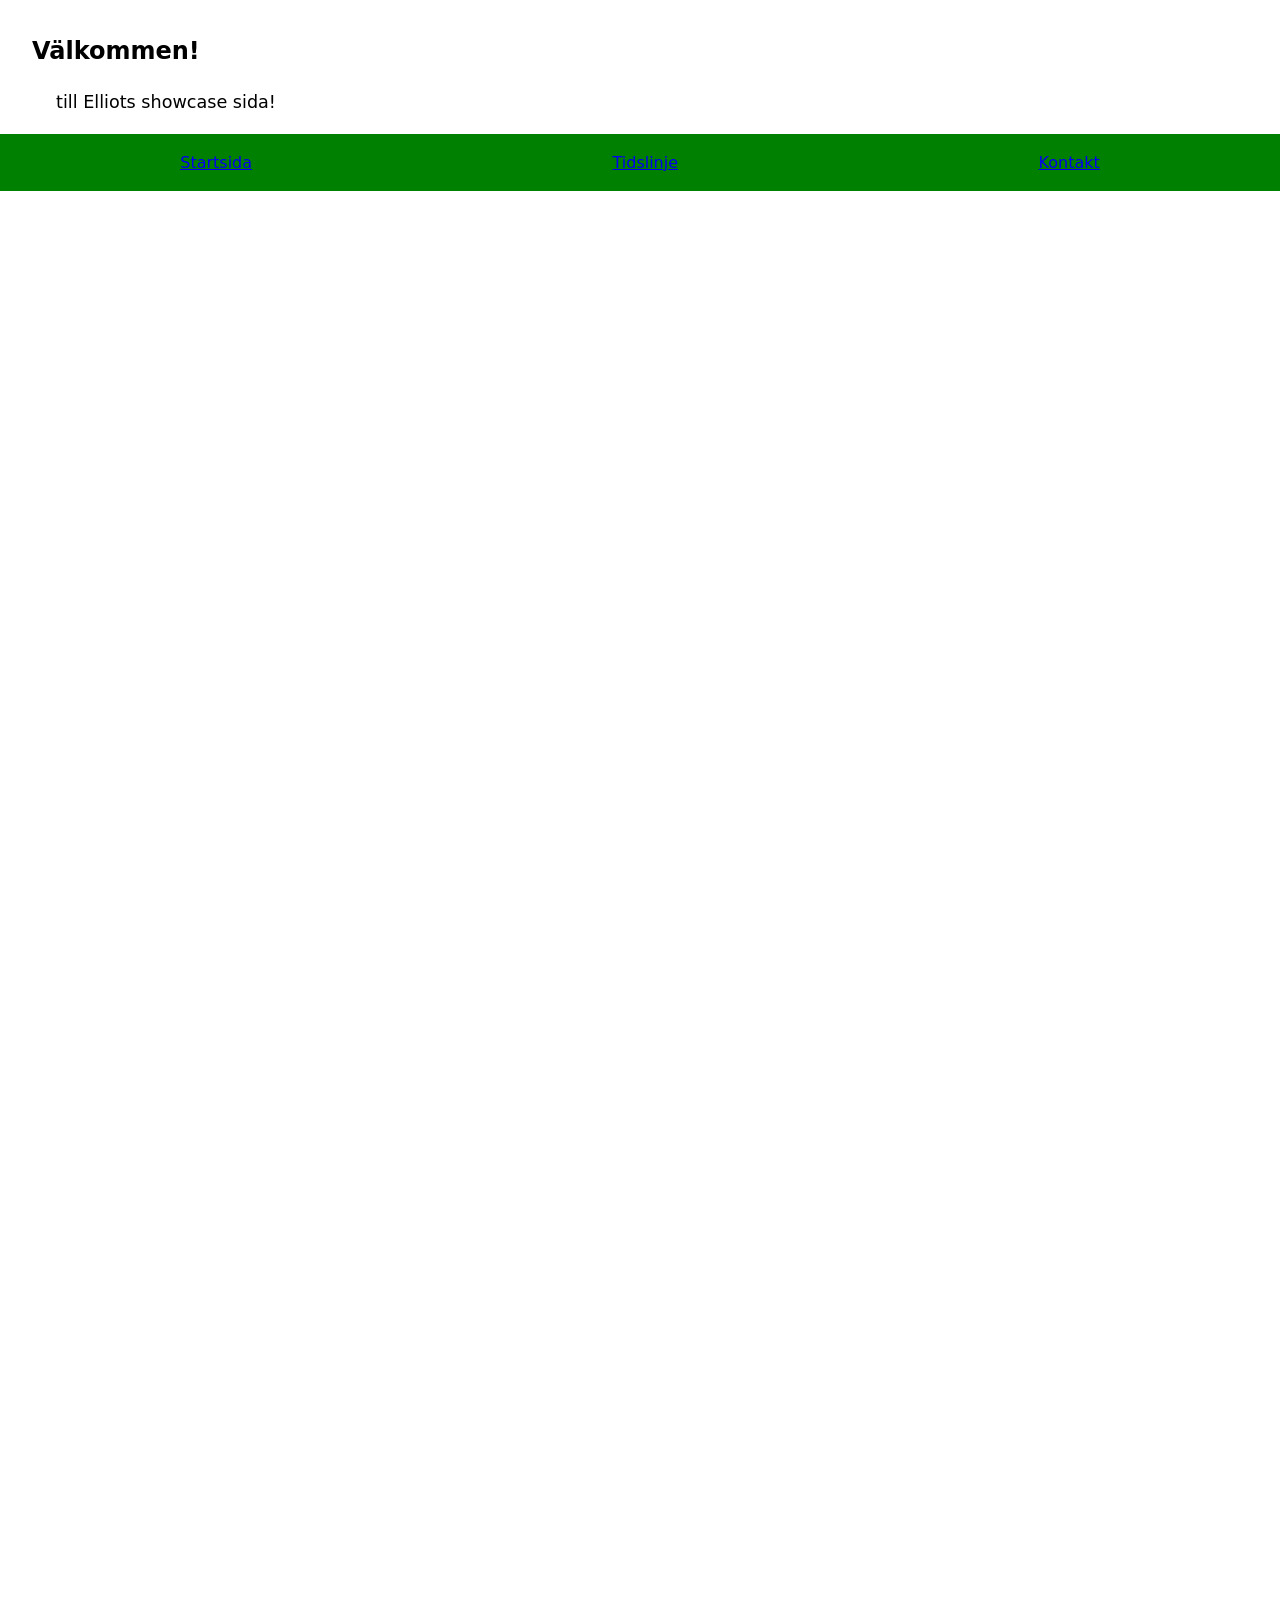
==== index.html @ 37f5264a "mobile test of header" ====
<!DOCTYPE html>
<html lang="sv">
<head>
    <meta charset="UTF-8">
    <meta name="viewport" content="width=device-width, initial-scale=1.0">
    <title>Elliots Showcase</title>
    <link rel="icon" type="image/x-icon" href=""/>
    <link rel="stylesheet" href="css/commonStyle.css">
</head>
<body>
    <header>
        <section class="headerTitel">
            <h1>
                Välkommen!
            </h1>
            <p>
                till Elliots showcase sida!
            </p>
        </section>
        <nav>
            <a href="index.html">Startsida</a>
            <a href="tidslinje.html">Tidslinje</a>
            <a href="kontakt.html">Kontakt</a>
        </nav>
    </header>
    <main>

    </main>
    <footer>
        
    </footer>
</body>
</html>
---- css/commonStyle.css ----
*,
*::before,
*::after {
  box-sizing: border-box;
  
}

body {
  margin: 0;
  font-family: system-ui, -apple-system, BlinkMacSystemFont, "Segoe UI", Roboto, Helvetica, Arial, sans-serif;
  line-height: 1.6;


  /*Bara för test ta bort*/
  height: 300vh;
}

header{
  border: 2px solid black;
  display: contents;
  align-items: center;
  flex-wrap: wrap;
}

.headerTitel{
  margin: 1rem;
  padding: 1rem;
  width: 100%;
  margin-bottom: 0;
  padding-bottom: 0;
}

.headerTitel h1 {
  margin:0;
}

.headerTitel p {
  margin-left: 1.5rem;
  font-size: 1.1rem;
}

nav{
  width: 100%;
  display: flex;
  justify-content: space-around;
  position: sticky;
  top: 0;
  z-index: 50;
  background-color: green;
}

header nav a {
  padding: 1rem;
  display: inline-block;
}
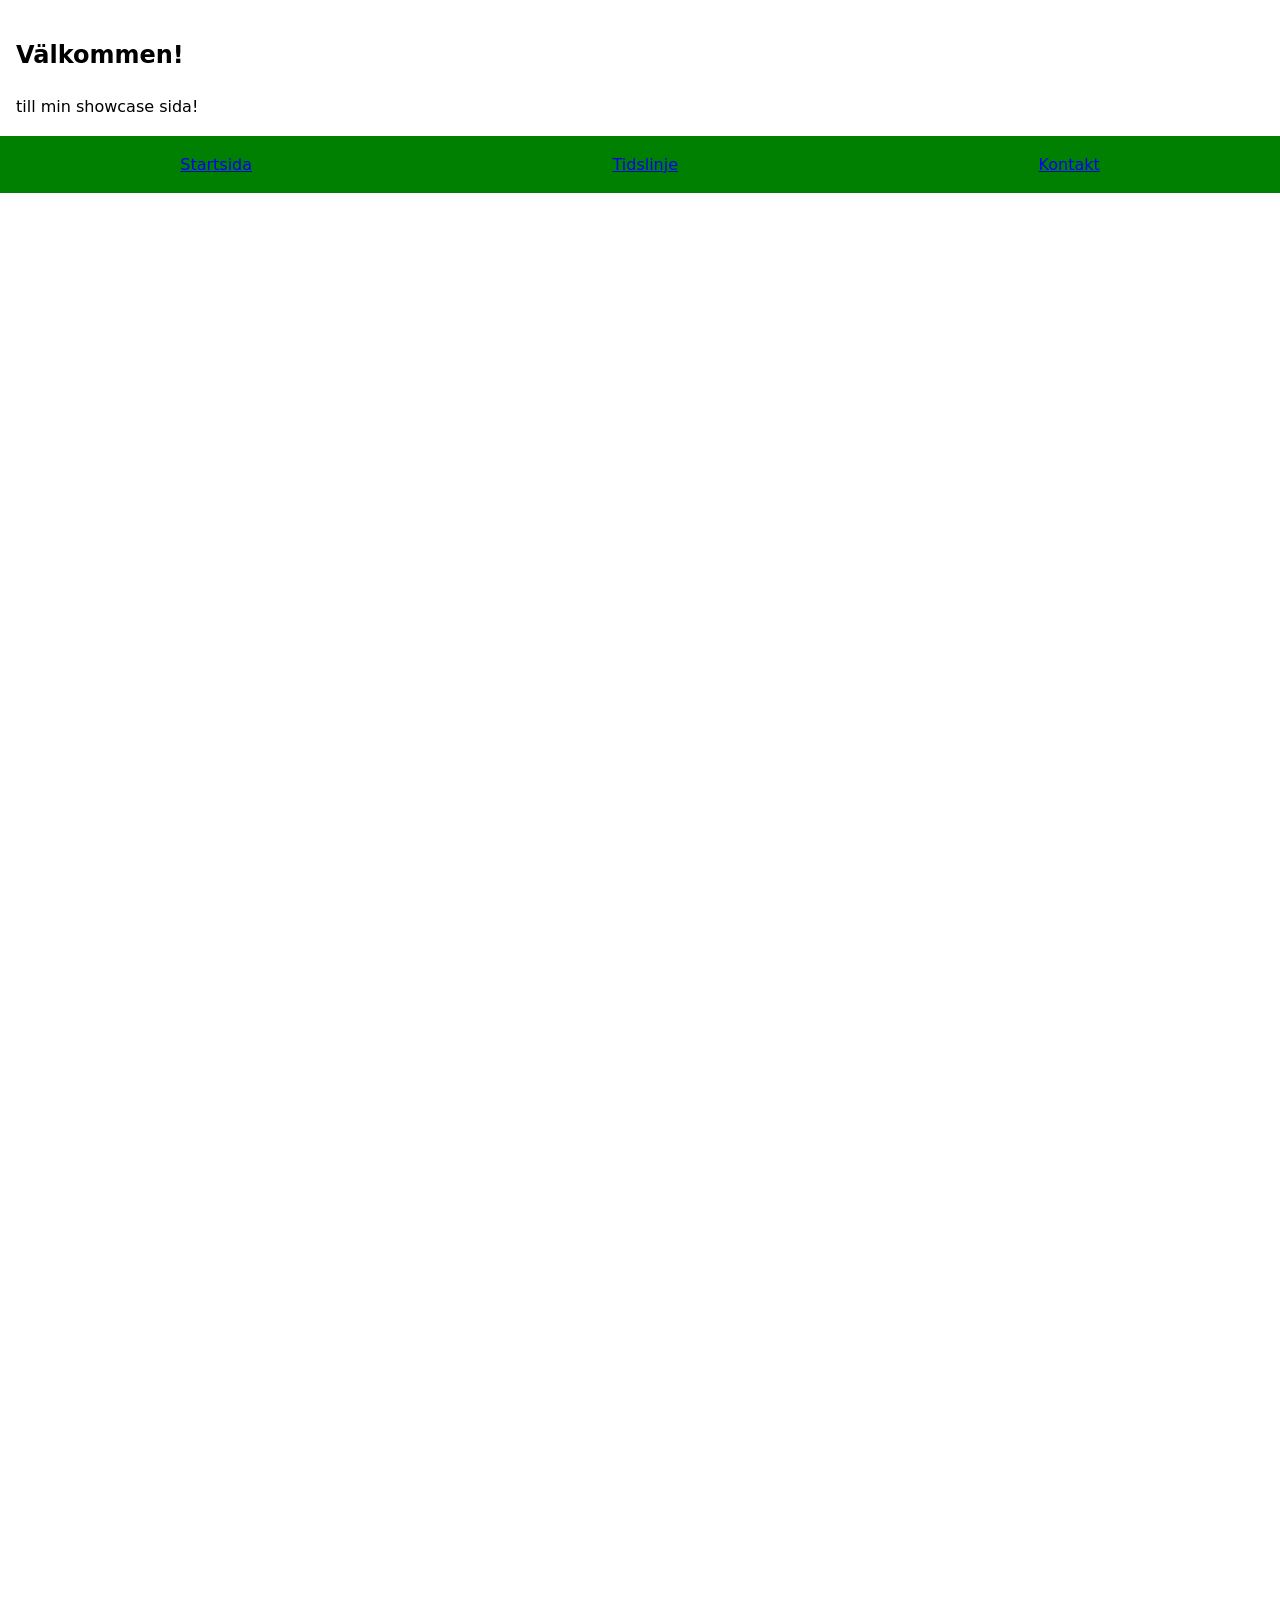
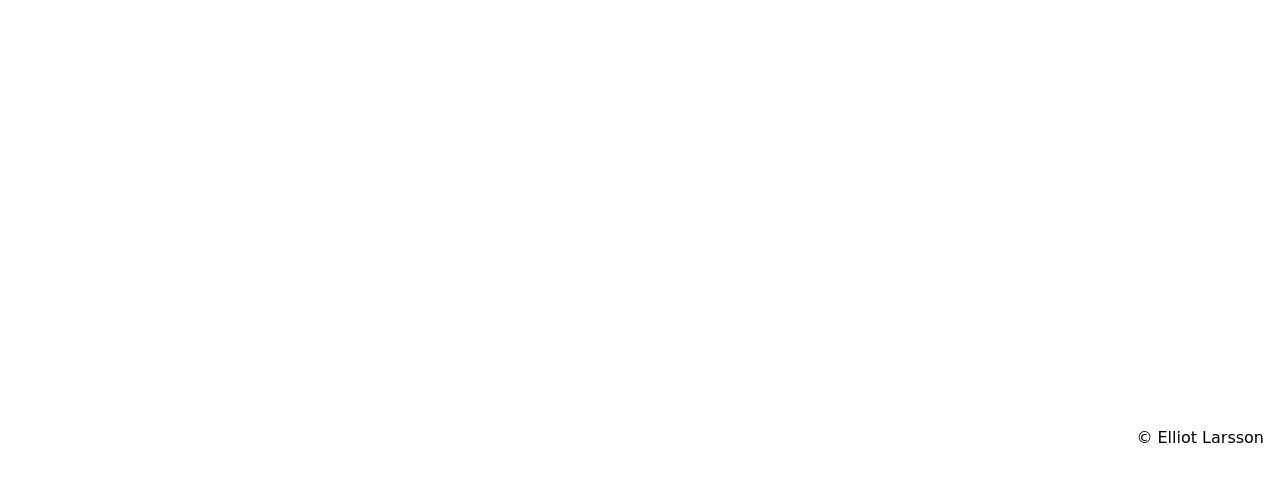
==== commit 06d79f66: "2nd mobile header test" ====
--- a/index.html
+++ b/index.html
@@ -14,7 +14,7 @@
                 Välkommen!
             </h1>
             <p>
-                till Elliots showcase sida!
+                till min showcase sida!
             </p>
         </section>
         <nav>
@@ -27,7 +27,7 @@
 
     </main>
     <footer>
-        
+        <p>&copy; Elliot Larsson</p> 
     </footer>
 </body>
 </html>
--- a/css/commonStyle.css
+++ b/css/commonStyle.css
@@ -10,20 +10,18 @@
   font-family: system-ui, -apple-system, BlinkMacSystemFont, "Segoe UI", Roboto, Helvetica, Arial, sans-serif;
   line-height: 1.6;
 
+  display: grid;
+  grid-template-rows: minmax(1fr,10vh) auto minmax(1fr, 10vh);
 
-  /*Bara för test ta bort*/
-  height: 300vh;
+
 }
 
 header{
-  border: 2px solid black;
   display: contents;
-  align-items: center;
-  flex-wrap: wrap;
+  height: 10vh;
 }
 
 .headerTitel{
-  margin: 1rem;
   padding: 1rem;
   width: 100%;
   margin-bottom: 0;
@@ -31,12 +29,10 @@
 }
 
 .headerTitel h1 {
-  margin:0;
 }
 
 .headerTitel p {
-  margin-left: 1.5rem;
-  font-size: 1.1rem;
+
 }
 
 nav{
@@ -47,9 +43,23 @@
   top: 0;
   z-index: 50;
   background-color: green;
+
 }
 
 header nav a {
   padding: 1rem;
   display: inline-block;
+
 }
+
+main {
+  height: 200vh;
+}
+
+footer{
+  height: 10vh;
+  display: flex;
+  justify-content: flex-end;
+  align-items: flex-start;
+  padding: 1rem;
+}
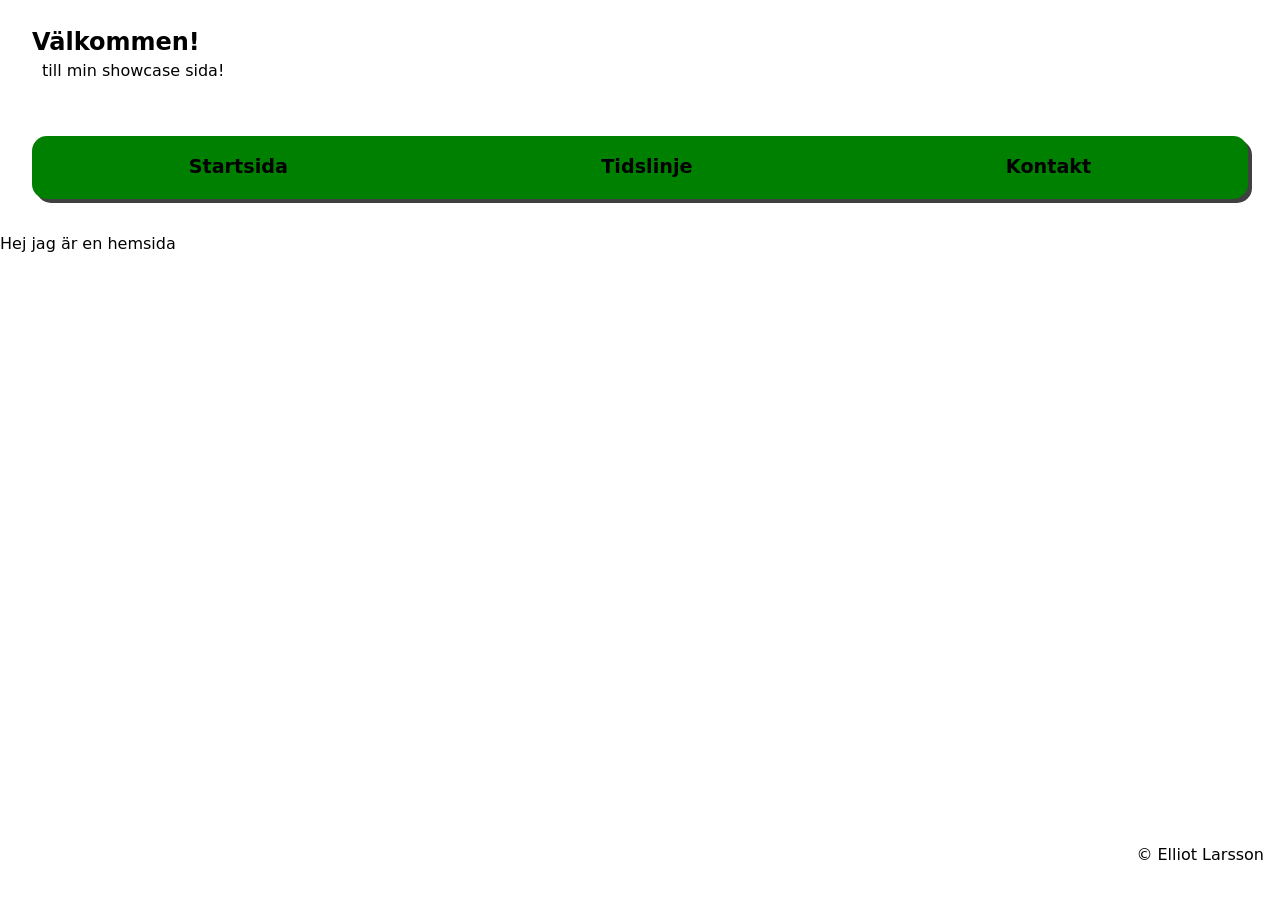
==== commit d4df4261: "wokring header v1.0" ====
--- a/index.html
+++ b/index.html
@@ -4,7 +4,7 @@
     <meta charset="UTF-8">
     <meta name="viewport" content="width=device-width, initial-scale=1.0">
     <title>Elliots Showcase</title>
-    <link rel="icon" type="image/x-icon" href=""/>
+    <link rel="icon" type="image/x-icon" href="images/favicon.png"/>
     <link rel="stylesheet" href="css/commonStyle.css">
 </head>
 <body>
@@ -17,14 +17,17 @@
                 till min showcase sida!
             </p>
         </section>
+    
         <nav>
-            <a href="index.html">Startsida</a>
-            <a href="tidslinje.html">Tidslinje</a>
-            <a href="kontakt.html">Kontakt</a>
+            <a title="Navigera till startsidan" href="index.html">Startsida</a>
+            <a title="Navigera till tidslinjen" href="tidslinje.html">Tidslinje</a>
+            <a title="Navigera till kontakt sidan" href="kontakt.html">Kontakt</a>
         </nav>
+    
     </header>
     <main>
-
+        
+        Hej jag är en hemsida
     </main>
     <footer>
         <p>&copy; Elliot Larsson</p> 
--- a/css/commonStyle.css
+++ b/css/commonStyle.css
@@ -9,11 +9,11 @@
   margin: 0;
   font-family: system-ui, -apple-system, BlinkMacSystemFont, "Segoe UI", Roboto, Helvetica, Arial, sans-serif;
   line-height: 1.6;
-
+  max-width: 100vw;
+/* ---------------- */
   display: grid;
-  grid-template-rows: minmax(1fr,10vh) auto minmax(1fr, 10vh);
-
-
+  grid-template-rows: auto auto 1fr auto;
+  min-height: 100vh;
 }
 
 header{
@@ -22,38 +22,61 @@
 }
 
 .headerTitel{
-  padding: 1rem;
+  padding: 2rem;
   width: 100%;
-  margin-bottom: 0;
-  padding-bottom: 0;
+  padding-bottom: 1rem;
+  line-height:0.9;
 }
 
 .headerTitel h1 {
+  margin: 0;
+  padding: 0;
 }
 
 .headerTitel p {
-
+  margin: 10px;
+  padding: 0;
 }
 
+
+
 nav{
-  width: 100%;
+  width: 95vw;
   display: flex;
   justify-content: space-around;
   position: sticky;
-  top: 0;
+  top: 2.5vw;
   z-index: 50;
   background-color: green;
+  box-shadow:rgba(0, 0, 0, 0.75) 4px 4px;
+  border-radius: 15px;
+  margin: 2.5vw;
 
 }
 
 header nav a {
   padding: 1rem;
   display: inline-block;
+  color: unset;
+  text-decoration: none;
+  font-size: 1.2rem;
+  font-weight: bold;
 
 }
 
+a:focus-visible {
+  outline: 3px solid rgba(0, 0, 0, 0.75);
+  outline-offset: -5px;
+  border-radius: 15px;
+}
+a:hover{
+  outline: 3px solid rgba(0, 0, 0, 0.75);
+  outline-offset: -5px;
+  border-radius: 15px;
+}
+
 main {
-  height: 200vh;
+
 }
 
 footer{
@@ -62,4 +85,5 @@
   justify-content: flex-end;
   align-items: flex-start;
   padding: 1rem;
+ max-width: 100vw;
 }
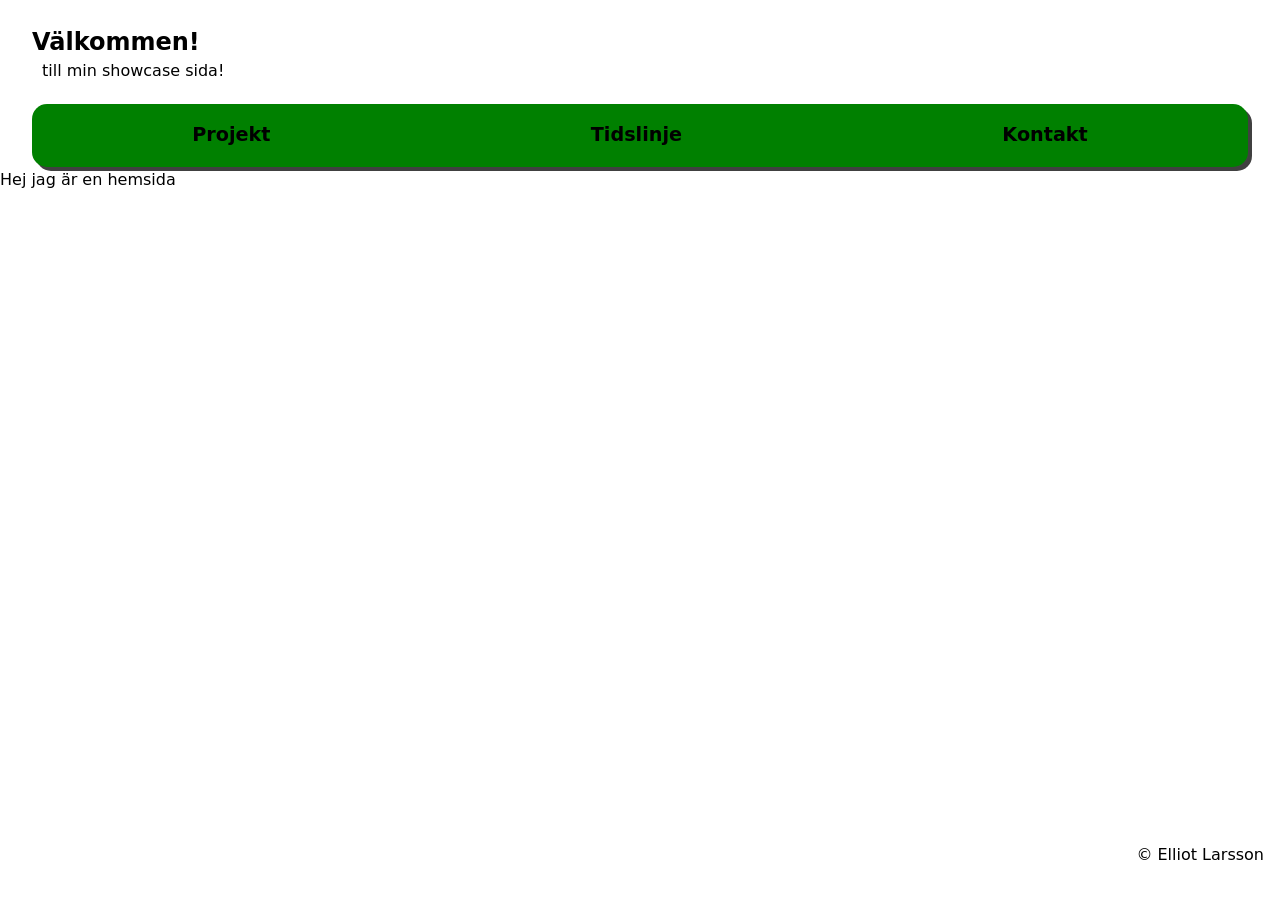
==== commit d3db9576: "small change to mobile header for consistency" ====
--- a/index.html
+++ b/index.html
@@ -19,7 +19,7 @@
         </section>
     
         <nav>
-            <a title="Navigera till startsidan" href="index.html">Startsida</a>
+            <a title="Navigera till projekt" href="index.html">Projekt</a>
             <a title="Navigera till tidslinjen" href="tidslinje.html">Tidslinje</a>
             <a title="Navigera till kontakt sidan" href="kontakt.html">Kontakt</a>
         </nav>
--- a/css/commonStyle.css
+++ b/css/commonStyle.css
@@ -50,7 +50,7 @@
   background-color: green;
   box-shadow:rgba(0, 0, 0, 0.75) 4px 4px;
   border-radius: 15px;
-  margin: 2.5vw;
+  margin: auto 2.5vw auto 2.5vw;
 
 }
 
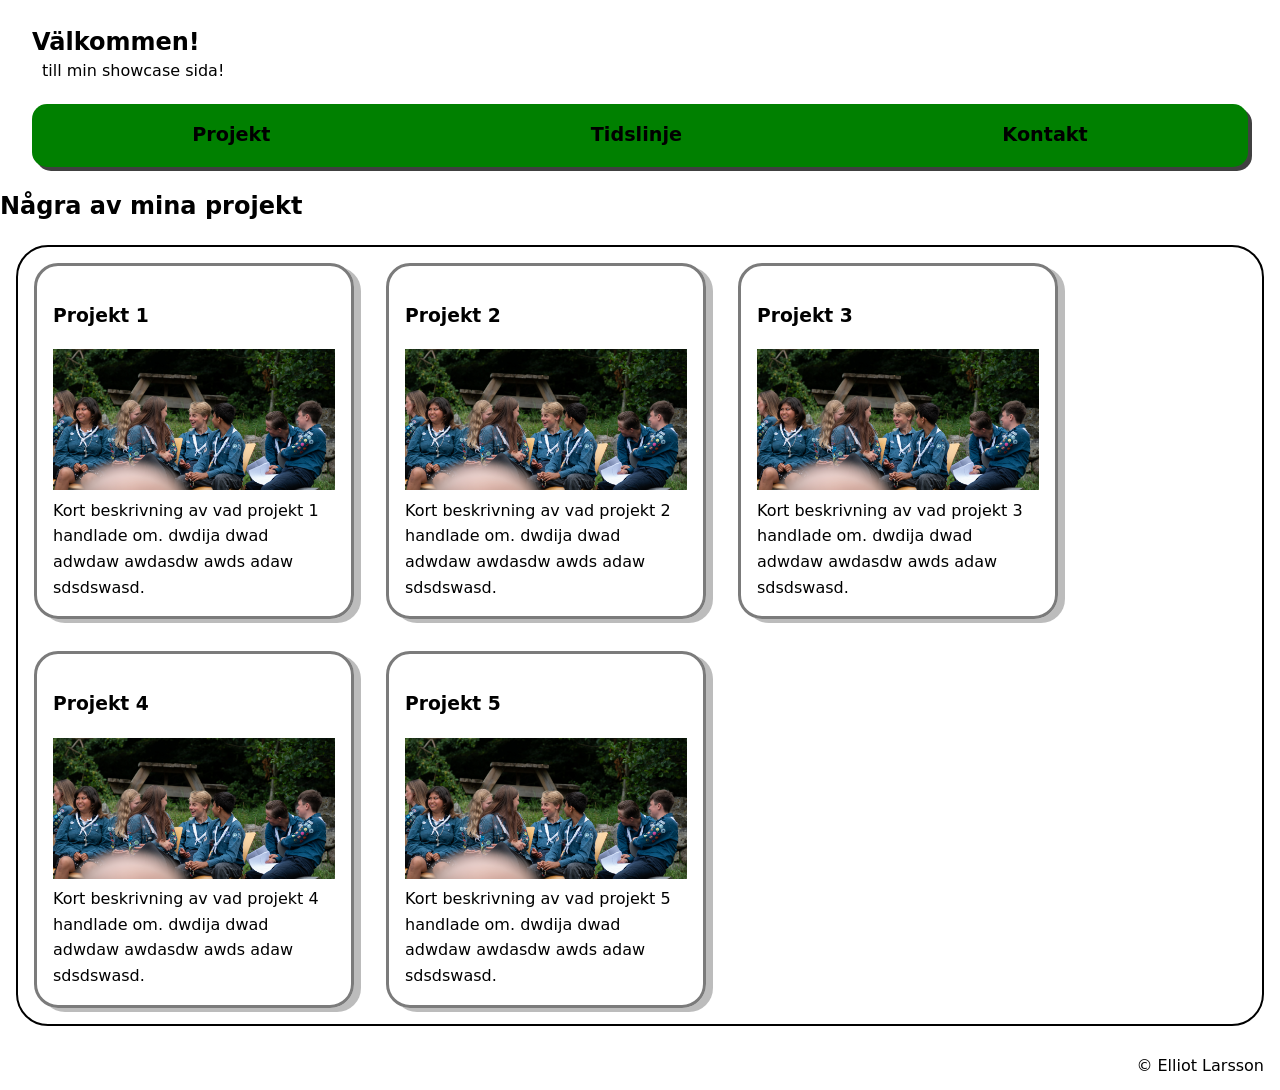
==== commit c53c3490: "wip highlights" ====
--- a/index.html
+++ b/index.html
@@ -26,8 +26,54 @@
     
     </header>
     <main>
-        
-        Hej jag är en hemsida
+        <h2>Några av mina projekt</h2>
+        <section class="highlightContainer">
+            <article class="highlights">
+                <h3>Projekt 1</h3>
+                <figure>
+                    <img alt="Bild på Projekt 1" src="images/test-big.png">
+                    <figcaption>
+                        Kort beskrivning av vad projekt 1 handlade om. dwdija dwad adwdaw awdasdw awds adaw sdsdswasd. 
+                    </figcaption>
+                </figure>
+            </article>
+            <article class="highlights">
+                <h3>Projekt 2</h3>
+                <figure>
+                    <img alt="Bild på Projekt 2" src="images/test-big.png">
+                    <figcaption>
+                        Kort beskrivning av vad projekt 2 handlade om. dwdija dwad adwdaw awdasdw awds adaw sdsdswasd. 
+                    </figcaption>
+                </figure>
+            </article>
+            <article class="highlights">
+                <h3>Projekt 3</h3>
+                <figure>
+                    <img alt="Bild på Projekt 3" src="images/test-big.png">
+                    <figcaption>
+                        Kort beskrivning av vad projekt 3 handlade om. dwdija dwad adwdaw awdasdw awds adaw sdsdswasd. 
+                    </figcaption>
+                </figure>
+            </article>
+            <article class="highlights">
+                <h3>Projekt 4</h3>
+                <figure>
+                    <img alt="Bild på Projekt 4" src="images/test-big.png">
+                    <figcaption>
+                        Kort beskrivning av vad projekt 4 handlade om. dwdija dwad adwdaw awdasdw awds adaw sdsdswasd. 
+                    </figcaption>
+                </figure>
+            </article>
+            <article class="highlights">
+                <h3>Projekt 5</h3>
+                <figure>
+                    <img alt="Bild på Projekt 5" src="images/test-big.png">
+                    <figcaption>
+                        Kort beskrivning av vad projekt 5 handlade om. dwdija dwad adwdaw awdasdw awds adaw sdsdswasd. 
+                    </figcaption>
+                </figure>
+            </article>
+        </section>
     </main>
     <footer>
         <p>&copy; Elliot Larsson</p> 
--- a/css/commonStyle.css
+++ b/css/commonStyle.css
@@ -16,11 +16,32 @@
   min-height: 100vh;
 }
 
+/* Base Strukture */
+
 header{
   display: contents;
   height: 10vh;
 }
 
+main {
+
+}
+
+footer{
+  display: flex;
+  justify-content: flex-end;
+  align-items: flex-start;
+ padding: 1rem;
+  width: 100vw;
+  line-height: 1;
+}
+
+footer p {
+  margin: 0;
+}
+
+
+/* Header */
 .headerTitel{
   padding: 2rem;
   width: 100%;
@@ -38,9 +59,7 @@
   padding: 0;
 }
 
-
-
-nav{
+ header nav{
   width: 95vw;
   display: flex;
   justify-content: space-around;
@@ -75,15 +94,32 @@
   border-radius: 15px;
 }
 
-main {
 
+/* Highlight gallery css */
+
+.highlightContainer {
+  display: flex;
+  flex-wrap: wrap;
+  gap: 2rem;
+  margin: 0 auto;
+  padding: 1rem;
+  border: 2px solid black;
+  border-radius: 2rem;
+  margin: 1rem;
 }
 
-footer{
-  height: 10vh;
-  display: flex;
-  justify-content: flex-end;
-  align-items: flex-start;
+.highlights {
+  border: 3px solid rgba(123, 123, 123,1);
+  border-radius: 1.5rem;
   padding: 1rem;
- max-width: 100vw;
+  box-shadow: 7px 4px rgba(123, 123, 123, 0.5);
+  max-width: 20rem;
 }
+
+.highlights figure {
+  margin: 0;
+}
+
+.highlights img{
+  width: 100%;
+}
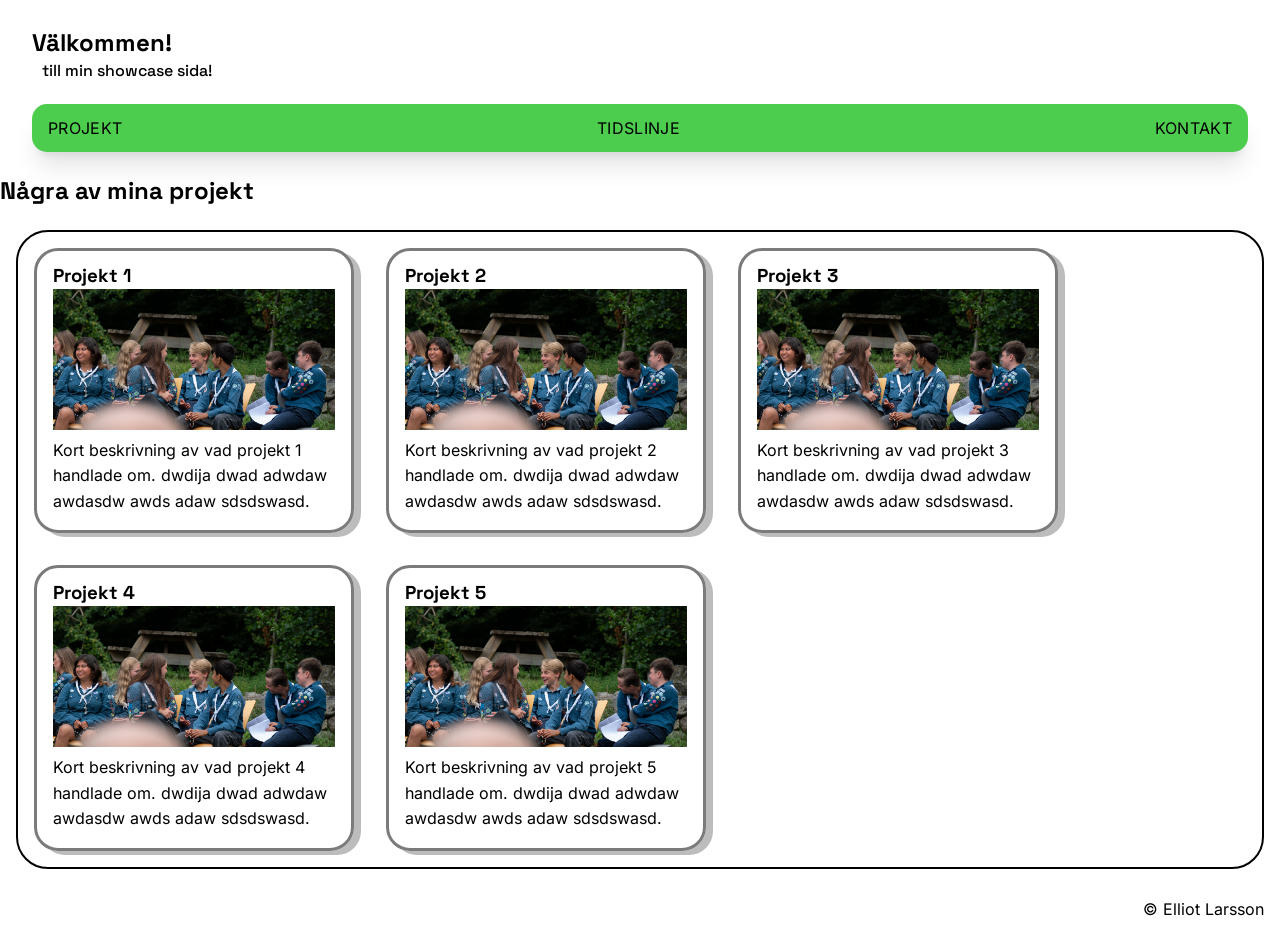
==== commit 24e65903: "fix av länkar och struktur i head" ====
--- a/index.html
+++ b/index.html
@@ -4,8 +4,14 @@
     <meta charset="UTF-8">
     <meta name="viewport" content="width=device-width, initial-scale=1.0">
     <title>Elliots Showcase</title>
+        <!-- Generella länkar -->
     <link rel="icon" type="image/x-icon" href="images/favicon.png"/>
     <link rel="stylesheet" href="css/commonStyle.css">
+    <link rel="stylesheet" href="css/fonts.css">
+    
+        <!-- Sid specifika länkar -->
+    <link rel="stylesheet" href="css/indexStyle.css">
+    
 </head>
 <body>
     <header>
--- a/css/commonStyle.css
+++ b/css/commonStyle.css
@@ -7,7 +7,8 @@
 
 body {
   margin: 0;
-  font-family: system-ui, -apple-system, BlinkMacSystemFont, "Segoe UI", Roboto, Helvetica, Arial, sans-serif;
+  font-family:"Inter", system-ui, sans-serif;
+  
   line-height: 1.6;
   max-width: 100vw;
 /* ---------------- */
@@ -21,17 +22,24 @@
 header{
   display: contents;
   height: 10vh;
+  line-height: 1;
+  font-family: "Space Grotesk";
+  font-weight:500;
 }
 
 main {
+  font-family: "Inter", sans-serif, system-ui;
+}
 
+h1, h2, h3, h4, h5, h6 {
+  font-family: "Space Grotesk", sans-serif, system-ui;
 }
 
 footer{
   display: flex;
   justify-content: flex-end;
   align-items: flex-start;
- padding: 1rem;
+  padding: 1rem;
   width: 100vw;
   line-height: 1;
 }
@@ -60,14 +68,17 @@
 }
 
  header nav{
-  width: 95vw;
+  
   display: flex;
-  justify-content: space-around;
+  justify-content: space-between;
   position: sticky;
   top: 2.5vw;
   z-index: 50;
-  background-color: green;
-  box-shadow:rgba(0, 0, 0, 0.75) 4px 4px;
+  background-color: rgb(77, 205, 77);
+
+  box-shadow: 0 20px 25px -5px rgba(0, 0, 0, 0.1), 0 8px 10px -6px rgba(0, 0, 0, 0.1);
+
+  /* box-shadow:rgba(0, 0, 0, 0.75) 4px 4px; */
   border-radius: 15px;
   margin: auto 2.5vw auto 2.5vw;
 
@@ -78,20 +89,27 @@
   display: inline-block;
   color: unset;
   text-decoration: none;
-  font-size: 1.2rem;
-  font-weight: bold;
+  font-size: 1rem;
+  text-transform: uppercase;
+  font-family: "inter";
+  font-weight:500;  
+  letter-spacing: 0.02em;
+  transition: 500ms ease ;
+  border-radius: inherit;
 
 }
 
 a:focus-visible {
-  outline: 3px solid rgba(0, 0, 0, 0.75);
-  outline-offset: -5px;
-  border-radius: 15px;
+  outline: 2px solid rgba(0, 0, 0, 0.75);
+  outline-offset: -0.4rem;
+  border-radius: 1rem;
 }
 a:hover{
-  outline: 3px solid rgba(0, 0, 0, 0.75);
-  outline-offset: -5px;
+  /* outline: 3px solid ; */
+  outline-offset: -4px;
   border-radius: 15px;
+  box-shadow: 0 12px 24px -4px rgba(0, 0, 0, 0.25);
+  transform: translateY(-2px);
 }
 
 
@@ -122,4 +140,10 @@
 
 .highlights img{
   width: 100%;
+}
+
+.highlightContainer h3 {
+  line-height: 1;
+  margin: 0;
+  margin-bottom: 0.2rem;
 }
--- a/css/fonts.css
+++ b/css/fonts.css
@@ -0,0 +1,61 @@
+   /* INTER (Brödtext) */
+
+
+/* Regular (400) */
+@font-face {
+  font-family: "Inter";
+  font-style: normal;
+  font-weight: 400;
+  font-display: swap;
+  src: url("/fonts/inter-v20-latin/inter-v20-latin-regular.woff2") format("woff2");
+}
+
+/* Bold (700) */
+@font-face {
+  font-family: "Inter";
+  font-style: normal;
+  font-weight: 700;
+  font-display: swap;
+  src: url("/fonts/inter-v20-latin/inter-v20-latin-700.woff2") format("woff2");
+}
+
+/* Italic (400) */
+@font-face {
+  font-family: "Inter";
+  font-style: italic;
+  font-weight: 400;
+  font-display: swap;
+  src: url("/fonts/inter-v20-latin/inter-v20-latin-italic.woff2") format("woff2");
+}
+
+
+
+/* SPACE GROTESK (Rubriker) */
+
+/* Regular (400) */
+@font-face {
+  font-family: "Space Grotesk";
+  font-style: normal;
+  font-weight: 400;
+  font-display: swap;
+  src: url("/fonts/space-grotesk-v22-latin/space-grotesk-v22-latin-regular.woff2") format("woff2");
+}
+
+/* Medium (500) */
+@font-face {
+  font-family: "Space Grotesk";
+  font-style: normal;
+  font-weight: 500;
+  font-display: swap;
+  src: url("/fonts/space-grotesk-v22-latin/space-grotesk-v22-latin-500.woff2") format("woff2");
+}
+
+/* Bold (700) */
+@font-face {
+  font-family: "Space Grotesk";
+  font-style: normal;
+  font-weight: 700;
+  font-display: swap;
+  src: url("/fonts/space-grotesk-v22-latin/space-grotesk-v22-latin-700.woff2") format("woff2");
+}
+
--- a/css/indexStyle.css
+++ b/css/indexStyle.css
@@ -0,0 +1,34 @@
+/* Highlight gallery css */
+
+.highlightContainer {
+  display: flex;
+  flex-wrap: wrap;
+  gap: 2rem;
+  margin: 0 auto;
+  padding: 1rem;
+  border: 2px solid black;
+  border-radius: 2rem;
+  margin: 1rem;
+}
+
+.highlights {
+  border: 3px solid rgba(123, 123, 123,1);
+  border-radius: 1.5rem;
+  padding: 1rem;
+  box-shadow: 7px 4px rgba(123, 123, 123, 0.5);
+  max-width: 20rem;
+}
+
+.highlights figure {
+  margin: 0;
+}
+
+.highlights img{
+  width: 100%;
+}
+
+.highlightContainer h3 {
+  line-height: 1;
+  margin: 0;
+  margin-bottom: 0.2rem;
+}
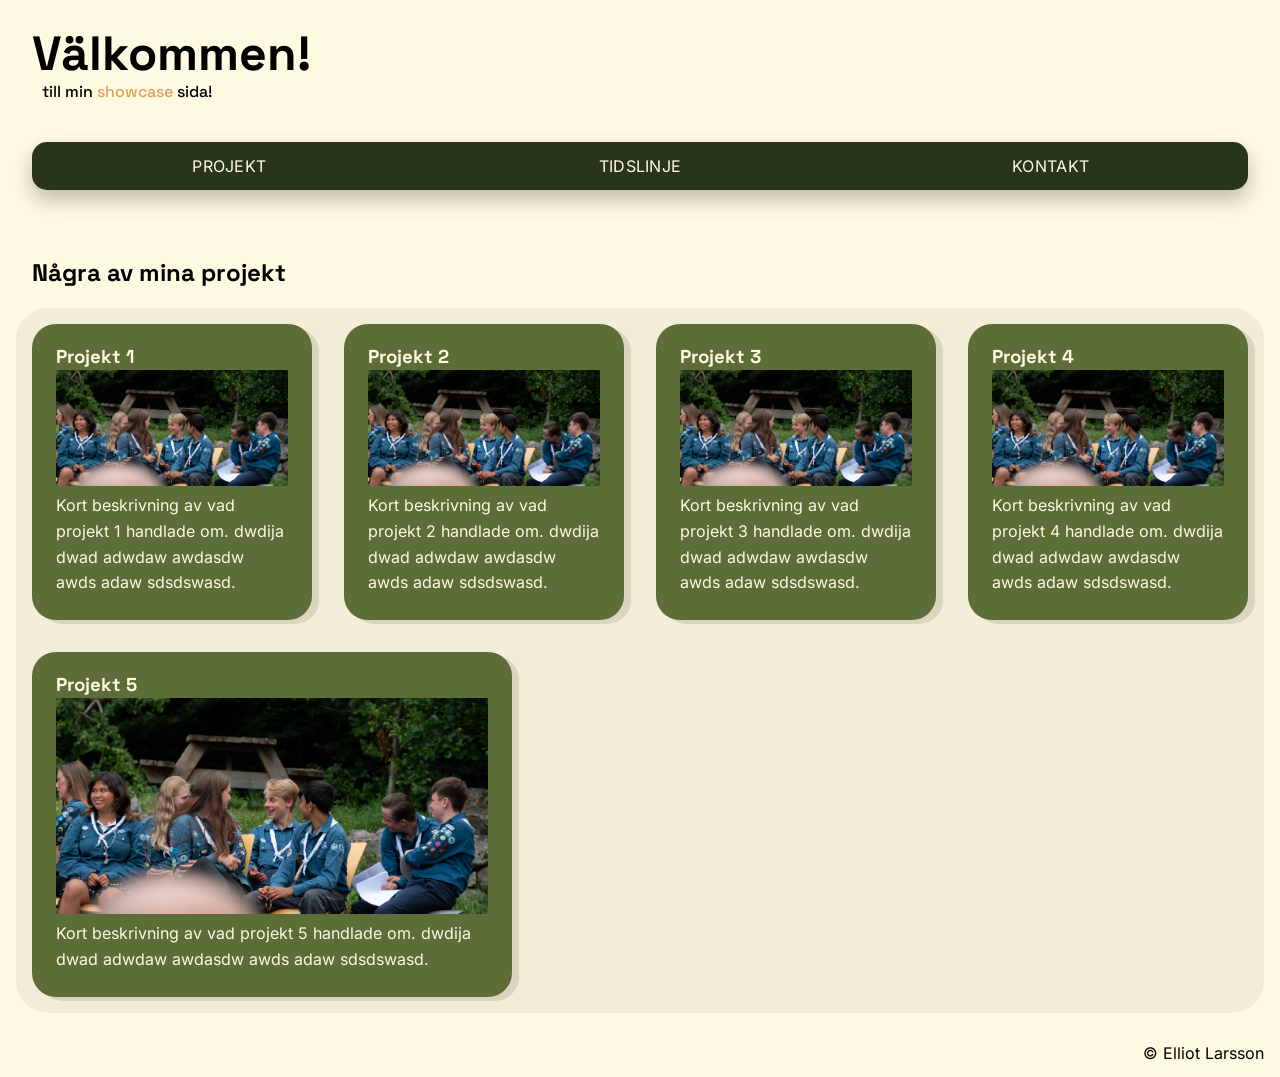
==== commit ddaa85e9: "added color pallet, and fixed header scaling for 320<=,  continued work on highlights" ====
--- a/index.html
+++ b/index.html
@@ -20,7 +20,7 @@
                 Välkommen!
             </h1>
             <p>
-                till min showcase sida!
+                till min <span class="headerfokus">showcase</span> sida!
             </p>
         </section>
     
@@ -32,7 +32,7 @@
     
     </header>
     <main>
-        <h2>Några av mina projekt</h2>
+        <h2 class="highlightHeader">Några av mina projekt</h2>
         <section class="highlightContainer">
             <article class="highlights">
                 <h3>Projekt 1</h3>
--- a/css/commonStyle.css
+++ b/css/commonStyle.css
@@ -8,7 +8,7 @@
 body {
   margin: 0;
   font-family:"Inter", system-ui, sans-serif;
-  
+  background-color: #fefae1;
   line-height: 1.6;
   max-width: 100vw;
 /* ---------------- */
@@ -53,13 +53,13 @@
 .headerTitel{
   padding: 2rem;
   width: 100%;
-  padding-bottom: 1rem;
   line-height:0.9;
 }
 
 .headerTitel h1 {
   margin: 0;
   padding: 0;
+  font-size: 3rem;
 }
 
 .headerTitel p {
@@ -68,25 +68,20 @@
 }
 
  header nav{
-  
   display: flex;
-  justify-content: space-between;
+  justify-content: space-around;
   position: sticky;
   top: 2.5vw;
   z-index: 50;
-  background-color: rgb(77, 205, 77);
-
-  box-shadow: 0 20px 25px -5px rgba(0, 0, 0, 0.1), 0 8px 10px -6px rgba(0, 0, 0, 0.1);
-
-  /* box-shadow:rgba(0, 0, 0, 0.75) 4px 4px; */
+  background-color: #283518;
+  color: #fefae1;
+  box-shadow: 0 10px 20px rgba(0, 0, 0, 0.25);
   border-radius: 15px;
   margin: auto 2.5vw auto 2.5vw;
-
+  gap: 1rem;
 }
 
 header nav a {
-  padding: 1rem;
-  display: inline-block;
   color: unset;
   text-decoration: none;
   font-size: 1rem;
@@ -96,54 +91,31 @@
   letter-spacing: 0.02em;
   transition: 500ms ease ;
   border-radius: inherit;
-
+  height: 3rem;
+  display: flex;
+  justify-content: center;
+  align-items: center;
+  flex: 1;
 }
 
 a:focus-visible {
-  outline: 2px solid rgba(0, 0, 0, 0.75);
-  outline-offset: -0.4rem;
-  border-radius: 1rem;
+  outline: 2px solid #fefae1;
+  outline-offset: -4px;
+  border-radius: 15px;
+  box-shadow: 0 12px 24px -4px rgba(0, 0, 0, 0.25);
+  transform:scale(1.05);
+  background-color: #5d6d37;
+
 }
 a:hover{
   /* outline: 3px solid ; */
   outline-offset: -4px;
   border-radius: 15px;
   box-shadow: 0 12px 24px -4px rgba(0, 0, 0, 0.25);
-  transform: translateY(-2px);
+  transform:scale(1.05);
+  background-color: #5d6d37;
 }
 
-
-/* Highlight gallery css */
-
-.highlightContainer {
-  display: flex;
-  flex-wrap: wrap;
-  gap: 2rem;
-  margin: 0 auto;
-  padding: 1rem;
-  border: 2px solid black;
-  border-radius: 2rem;
-  margin: 1rem;
+.headerfokus {
+  color:#dda25f ;
 }
-
-.highlights {
-  border: 3px solid rgba(123, 123, 123,1);
-  border-radius: 1.5rem;
-  padding: 1rem;
-  box-shadow: 7px 4px rgba(123, 123, 123, 0.5);
-  max-width: 20rem;
-}
-
-.highlights figure {
-  margin: 0;
-}
-
-.highlights img{
-  width: 100%;
-}
-
-.highlightContainer h3 {
-  line-height: 1;
-  margin: 0;
-  margin-bottom: 0.2rem;
-}
--- a/css/fonts.css
+++ b/css/fonts.css
@@ -7,7 +7,7 @@
   font-style: normal;
   font-weight: 400;
   font-display: swap;
-  src: url("/fonts/inter-v20-latin/inter-v20-latin-regular.woff2") format("woff2");
+  src: url("../fonts/inter-v20-latin/inter-v20-latin-regular.woff2") format("woff2");
 }
 
 /* Bold (700) */
@@ -16,7 +16,7 @@
   font-style: normal;
   font-weight: 700;
   font-display: swap;
-  src: url("/fonts/inter-v20-latin/inter-v20-latin-700.woff2") format("woff2");
+  src: url("../fonts/inter-v20-latin/inter-v20-latin-700.woff2") format("woff2");
 }
 
 /* Italic (400) */
@@ -25,7 +25,7 @@
   font-style: italic;
   font-weight: 400;
   font-display: swap;
-  src: url("/fonts/inter-v20-latin/inter-v20-latin-italic.woff2") format("woff2");
+  src: url("../fonts/inter-v20-latin/inter-v20-latin-italic.woff2") format("woff2");
 }
 
 
@@ -38,7 +38,7 @@
   font-style: normal;
   font-weight: 400;
   font-display: swap;
-  src: url("/fonts/space-grotesk-v22-latin/space-grotesk-v22-latin-regular.woff2") format("woff2");
+  src: url("../fonts/space-grotesk-v22-latin/space-grotesk-v22-latin-regular.woff2") format("woff2");
 }
 
 /* Medium (500) */
@@ -47,7 +47,7 @@
   font-style: normal;
   font-weight: 500;
   font-display: swap;
-  src: url("/fonts/space-grotesk-v22-latin/space-grotesk-v22-latin-500.woff2") format("woff2");
+  src: url("../fonts/space-grotesk-v22-latin/space-grotesk-v22-latin-500.woff2") format("woff2");
 }
 
 /* Bold (700) */
@@ -56,6 +56,6 @@
   font-style: normal;
   font-weight: 700;
   font-display: swap;
-  src: url("/fonts/space-grotesk-v22-latin/space-grotesk-v22-latin-700.woff2") format("woff2");
+  src: url("../fonts/space-grotesk-v22-latin/space-grotesk-v22-latin-700.woff2") format("woff2");
 }
 
--- a/css/indexStyle.css
+++ b/css/indexStyle.css
@@ -1,23 +1,44 @@
 /* Highlight gallery css */
+
+main{
+  margin-top: 3rem;
+}
+
+.highlightHeader {
+  margin: 1rem;
+  padding-left: 1rem;
+}
 
 .highlightContainer {
   display: flex;
   flex-wrap: wrap;
   gap: 2rem;
-  margin: 0 auto;
   padding: 1rem;
-  border: 2px solid black;
+  /* border: 2px solid black; */
   border-radius: 2rem;
   margin: 1rem;
+  background-color:rgba(0, 0, 0, 0.05);
 }
 
 .highlights {
-  border: 3px solid rgba(123, 123, 123,1);
+  flex: 1 1 15rem; /* flex-grow: 1, flex-shrink: 1, flex-basis: 15rem (minsta bredd) */
+  max-width: 30rem; /* Maximal bredd */
+    border: 0.5rem solid rgba(0, 0, 0, 0);
   border-radius: 1.5rem;
   padding: 1rem;
-  box-shadow: 7px 4px rgba(123, 123, 123, 0.5);
-  max-width: 20rem;
+  box-shadow: 7px 4px rgba(0, 0, 0, 0.1);
+  background-color: #5C6D37;
+  color: #fefae1;
+  transition: 500ms ease ;
 }
+
+.highlights:hover {
+  outline-offset: -4px; 
+  transform:scale(1.015);
+  border: rgba(0, 0, 0, 0.25) solid 0.35rem;
+  background-color: #5d6d37;
+}
+
 
 .highlights figure {
   margin: 0;
@@ -31,4 +52,7 @@
   line-height: 1;
   margin: 0;
   margin-bottom: 0.2rem;
-}+
+}
+
+
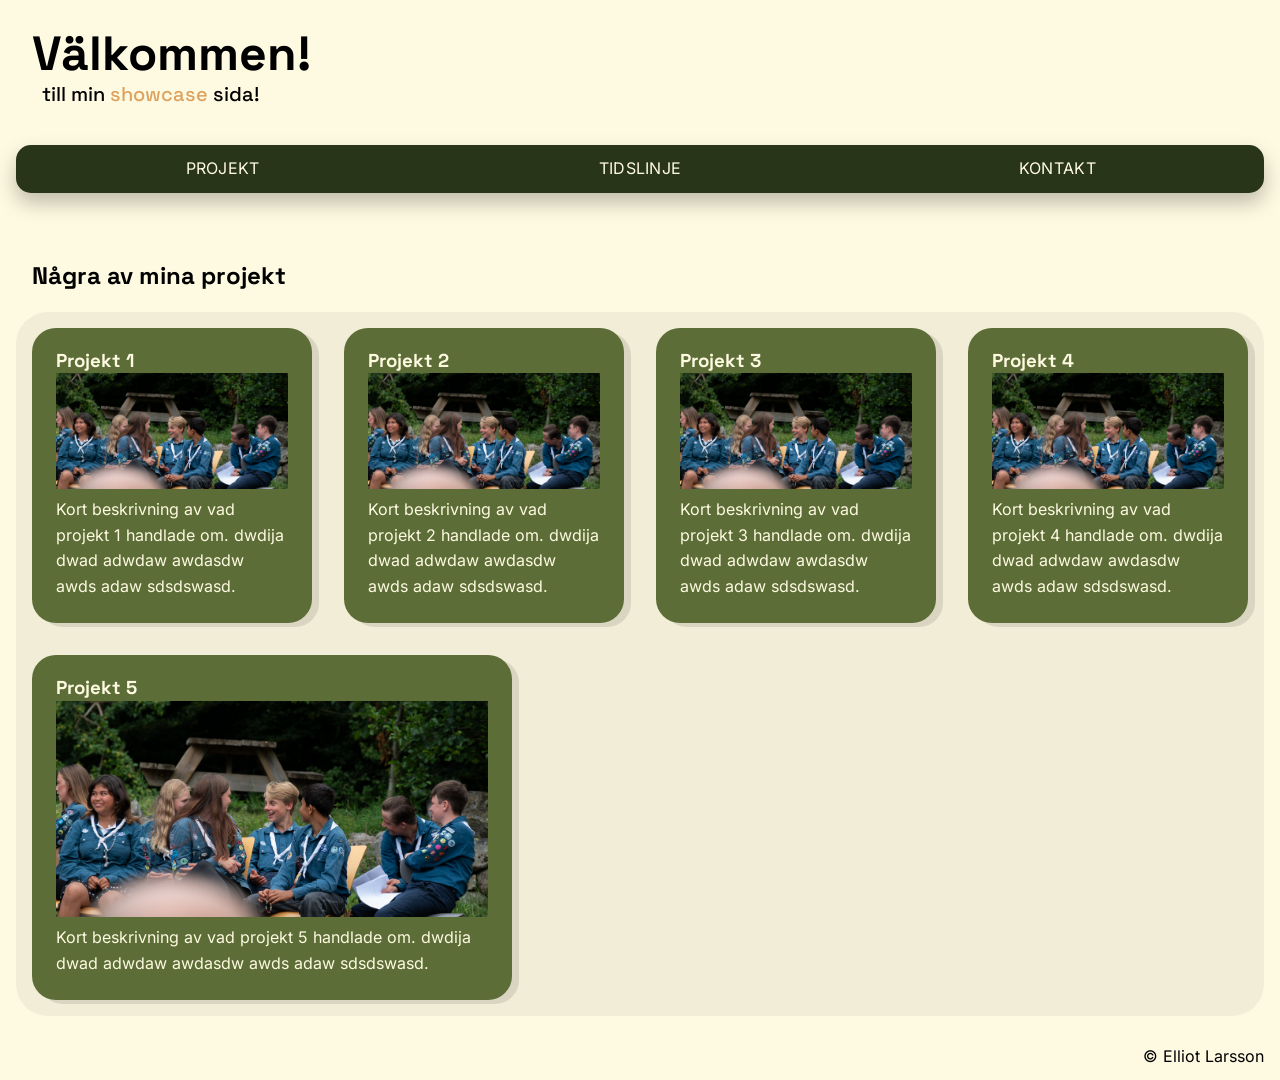
==== commit 855aa314: "implementerat skroll vid klick på highlights" ====
--- a/index.html
+++ b/index.html
@@ -34,50 +34,60 @@
     <main>
         <h2 class="highlightHeader">Några av mina projekt</h2>
         <section class="highlightContainer">
-            <article class="highlights">
-                <h3>Projekt 1</h3>
-                <figure>
-                    <img alt="Bild på Projekt 1" src="images/test-big.png">
-                    <figcaption>
-                        Kort beskrivning av vad projekt 1 handlade om. dwdija dwad adwdaw awdasdw awds adaw sdsdswasd. 
-                    </figcaption>
-                </figure>
+            <article id="projekt1" class="highlights">
+                <a class="projInNav" href="#projekt1">
+                    <h3>Projekt 1</h3>
+                    <figure>
+                        <img alt="Bild på Projekt 1" src="images/test-big.png">
+                        <figcaption>
+                            Kort beskrivning av vad projekt 1 handlade om. dwdija dwad adwdaw awdasdw awds adaw sdsdswasd.
+                        </figcaption>
+                    </figure>
+                </a>
             </article>
-            <article class="highlights">
-                <h3>Projekt 2</h3>
-                <figure>
-                    <img alt="Bild på Projekt 2" src="images/test-big.png">
-                    <figcaption>
-                        Kort beskrivning av vad projekt 2 handlade om. dwdija dwad adwdaw awdasdw awds adaw sdsdswasd. 
-                    </figcaption>
-                </figure>
+            <article id="projekt2" class="highlights">
+                <a class="projInNav" href="#projekt2">
+                    <h3>Projekt 2</h3>
+                    <figure>
+                        <img alt="Bild på Projekt 2" src="images/test-big.png">
+                        <figcaption>
+                            Kort beskrivning av vad projekt 2 handlade om. dwdija dwad adwdaw awdasdw awds adaw sdsdswasd.
+                        </figcaption>
+                    </figure>
+                </a>
             </article>
-            <article class="highlights">
-                <h3>Projekt 3</h3>
-                <figure>
-                    <img alt="Bild på Projekt 3" src="images/test-big.png">
-                    <figcaption>
-                        Kort beskrivning av vad projekt 3 handlade om. dwdija dwad adwdaw awdasdw awds adaw sdsdswasd. 
-                    </figcaption>
-                </figure>
+            <article id="projekt3" class="highlights">
+                <a class="projInNav" href="#projekt3">
+                    <h3>Projekt 3</h3>
+                    <figure>
+                        <img alt="Bild på Projekt 3" src="images/test-big.png">
+                        <figcaption>
+                            Kort beskrivning av vad projekt 3 handlade om. dwdija dwad adwdaw awdasdw awds adaw sdsdswasd.
+                        </figcaption>
+                    </figure>
+                </a>
             </article>
-            <article class="highlights">
-                <h3>Projekt 4</h3>
-                <figure>
-                    <img alt="Bild på Projekt 4" src="images/test-big.png">
-                    <figcaption>
-                        Kort beskrivning av vad projekt 4 handlade om. dwdija dwad adwdaw awdasdw awds adaw sdsdswasd. 
-                    </figcaption>
-                </figure>
+            <article id="projekt4" class="highlights">
+                <a class="projInNav" href="#projekt4">
+                    <h3>Projekt 4</h3>
+                    <figure>
+                        <img alt="Bild på Projekt 4" src="images/test-big.png">
+                        <figcaption>
+                            Kort beskrivning av vad projekt 4 handlade om. dwdija dwad adwdaw awdasdw awds adaw sdsdswasd.
+                        </figcaption>
+                    </figure>
+                </a>
             </article>
-            <article class="highlights">
-                <h3>Projekt 5</h3>
-                <figure>
-                    <img alt="Bild på Projekt 5" src="images/test-big.png">
-                    <figcaption>
-                        Kort beskrivning av vad projekt 5 handlade om. dwdija dwad adwdaw awdasdw awds adaw sdsdswasd. 
-                    </figcaption>
-                </figure>
+            <article id="projekt5" class="highlights">
+                <a class="projInNav" href="#projekt5">
+                    <h3>Projekt 5</h3>
+                    <figure>
+                        <img alt="Bild på Projekt 5" src="images/test-big.png">
+                        <figcaption>
+                            Kort beskrivning av vad projekt 5 handlade om. dwdija dwad adwdaw awdasdw awds adaw sdsdswasd.
+                        </figcaption>
+                    </figure>
+                </a>
             </article>
         </section>
     </main>
--- a/css/commonStyle.css
+++ b/css/commonStyle.css
@@ -3,6 +3,11 @@
 *::after {
   box-sizing: border-box;
   
+}
+
+html {
+  scroll-padding-top: 7rem;
+  scroll-behavior: smooth;
 }
 
 body {
@@ -21,8 +26,6 @@
 
 header{
   display: contents;
-  height: 10vh;
-  line-height: 1;
   font-family: "Space Grotesk";
   font-weight:500;
 }
@@ -40,7 +43,7 @@
   justify-content: flex-end;
   align-items: flex-start;
   padding: 1rem;
-  width: 100vw;
+  width: 100%;
   line-height: 1;
 }
 
@@ -59,12 +62,13 @@
 .headerTitel h1 {
   margin: 0;
   padding: 0;
-  font-size: 3rem;
+  font-size: clamp(2rem, 10vw, 3rem)
 }
 
 .headerTitel p {
   margin: 10px;
   padding: 0;
+  font-size: clamp(0.9rem, 5vw, 1.25rem);
 }
 
  header nav{
@@ -77,8 +81,8 @@
   color: #fefae1;
   box-shadow: 0 10px 20px rgba(0, 0, 0, 0.25);
   border-radius: 15px;
-  margin: auto 2.5vw auto 2.5vw;
-  gap: 1rem;
+  margin: 0 1rem;
+  gap: 0.25rem;
 }
 
 header nav a {
--- a/css/indexStyle.css
+++ b/css/indexStyle.css
@@ -1,4 +1,9 @@
 /* Highlight gallery css */
+
+.projInNav {
+  color: unset;
+  text-decoration: unset;
+}
 
 main{
   margin-top: 3rem;
@@ -30,6 +35,7 @@
   background-color: #5C6D37;
   color: #fefae1;
   transition: 500ms ease ;
+  
 }
 
 .highlights:hover {
@@ -56,3 +62,6 @@
 }
 
 
+
+
+
